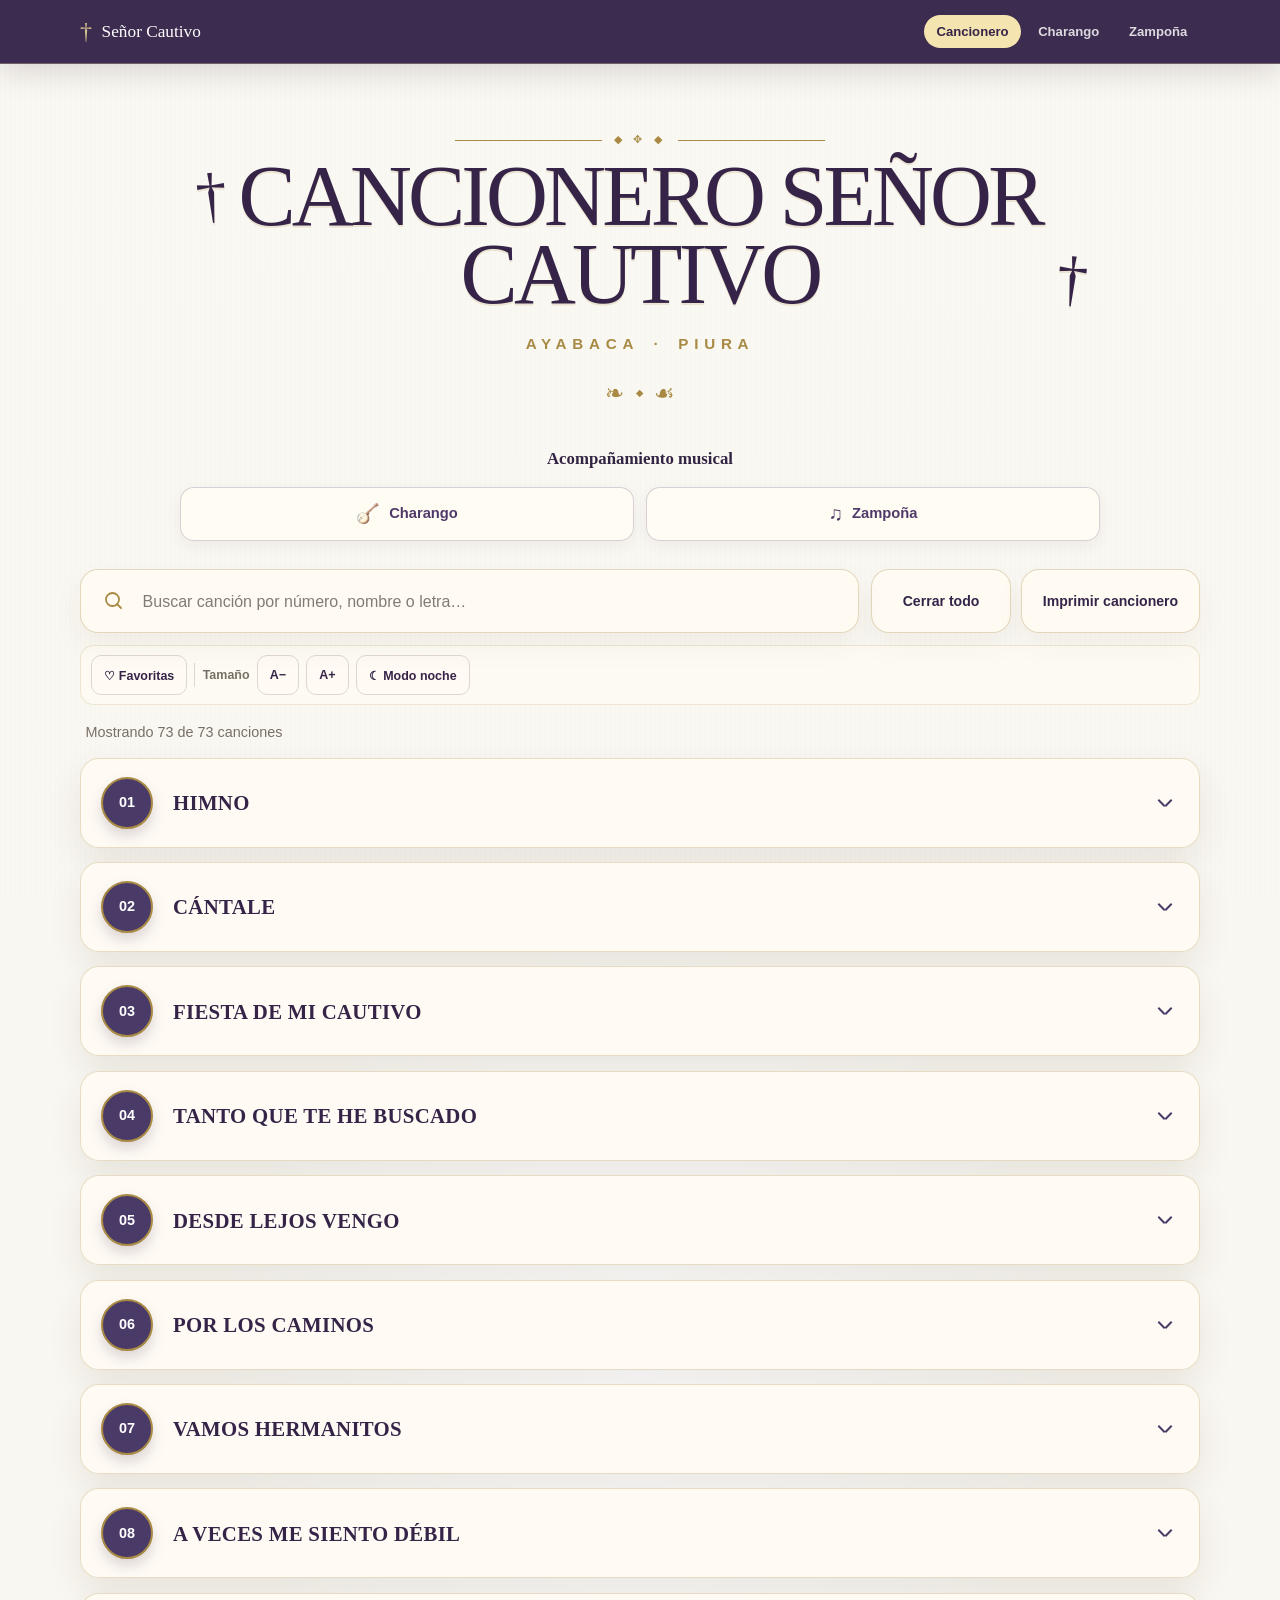
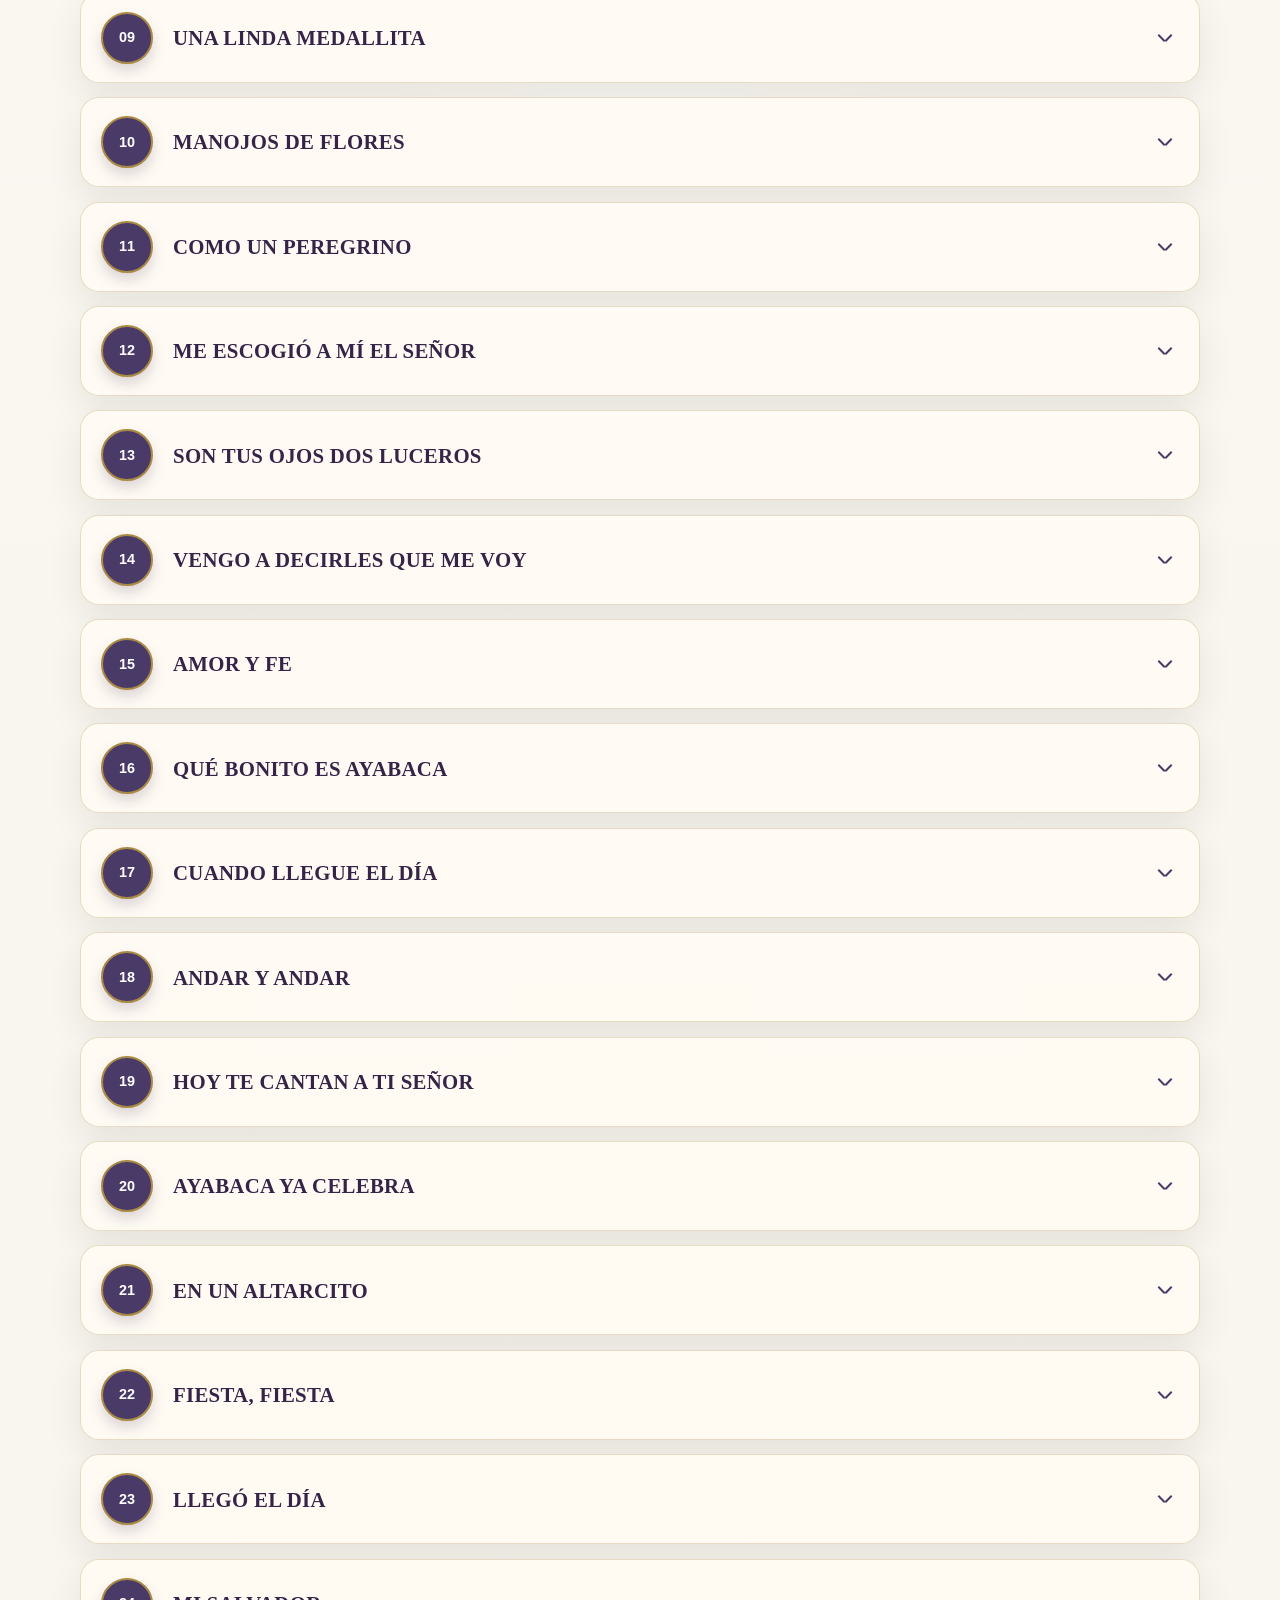
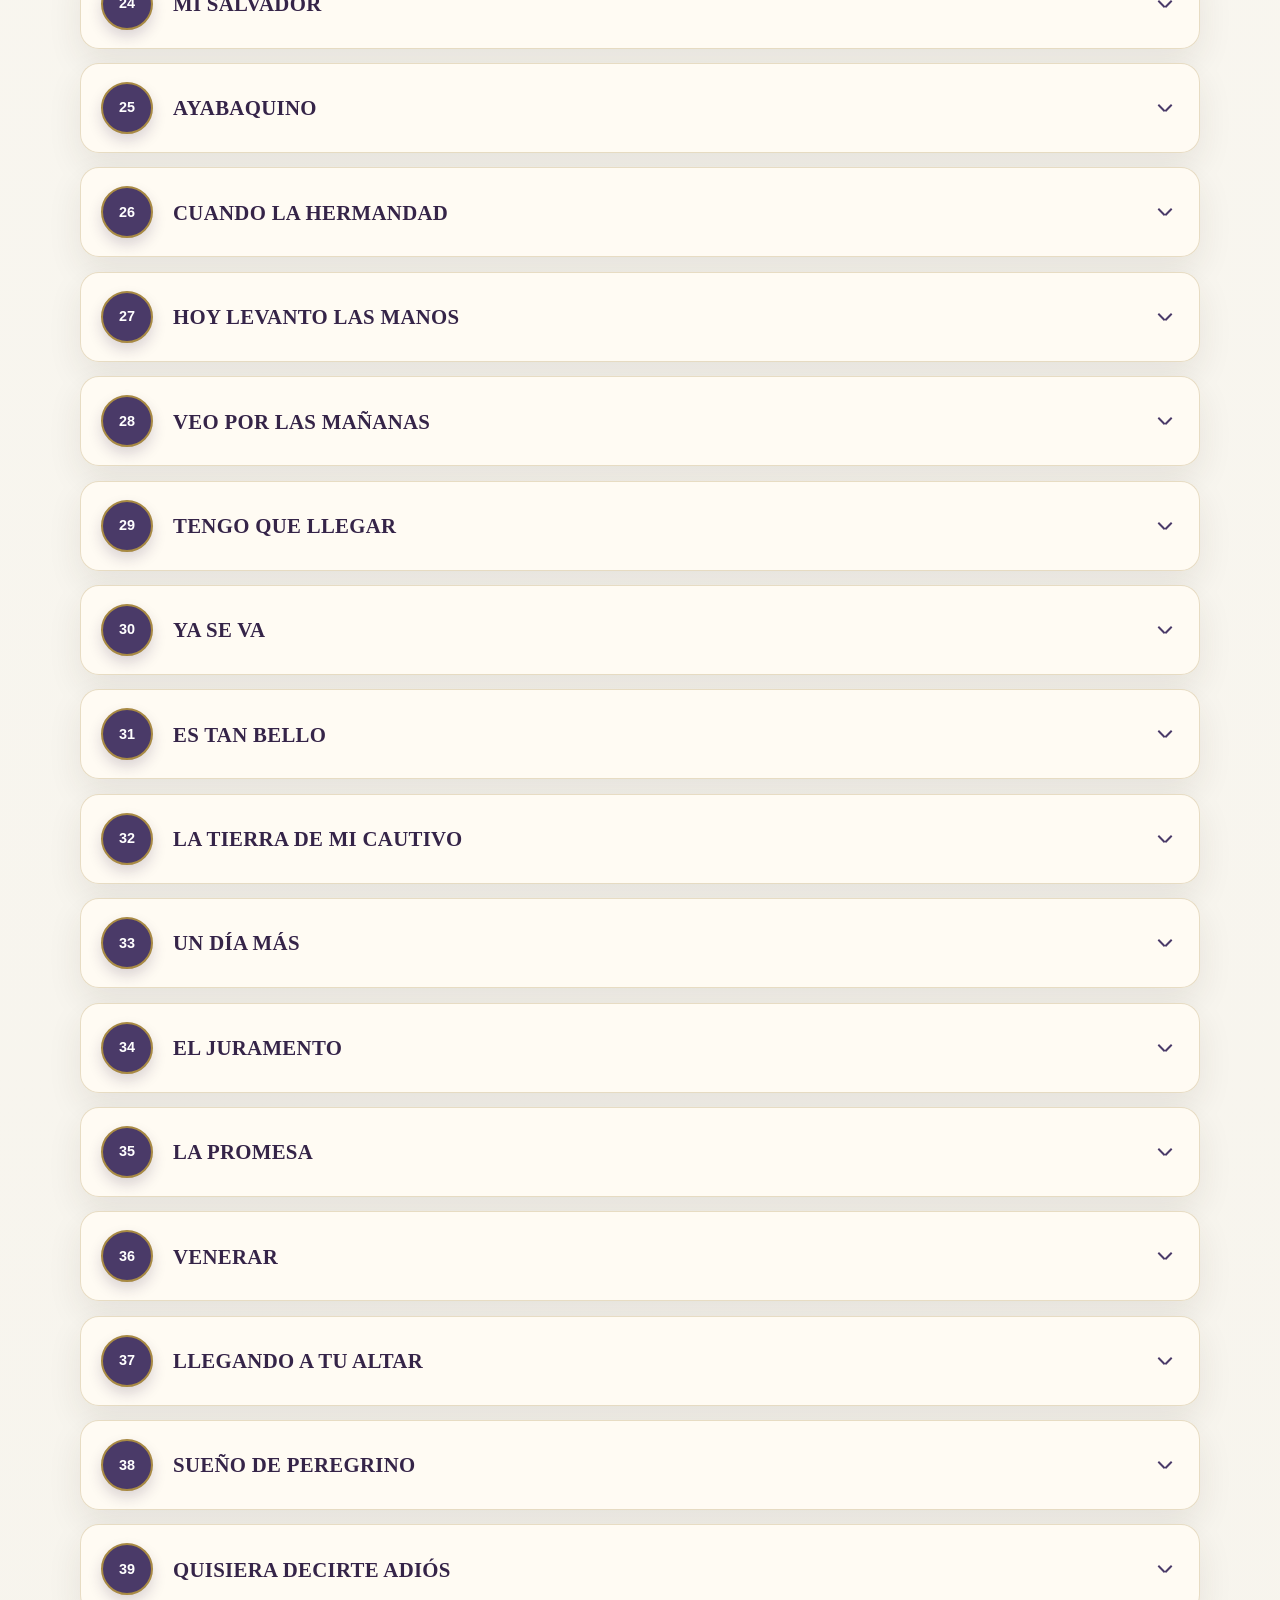
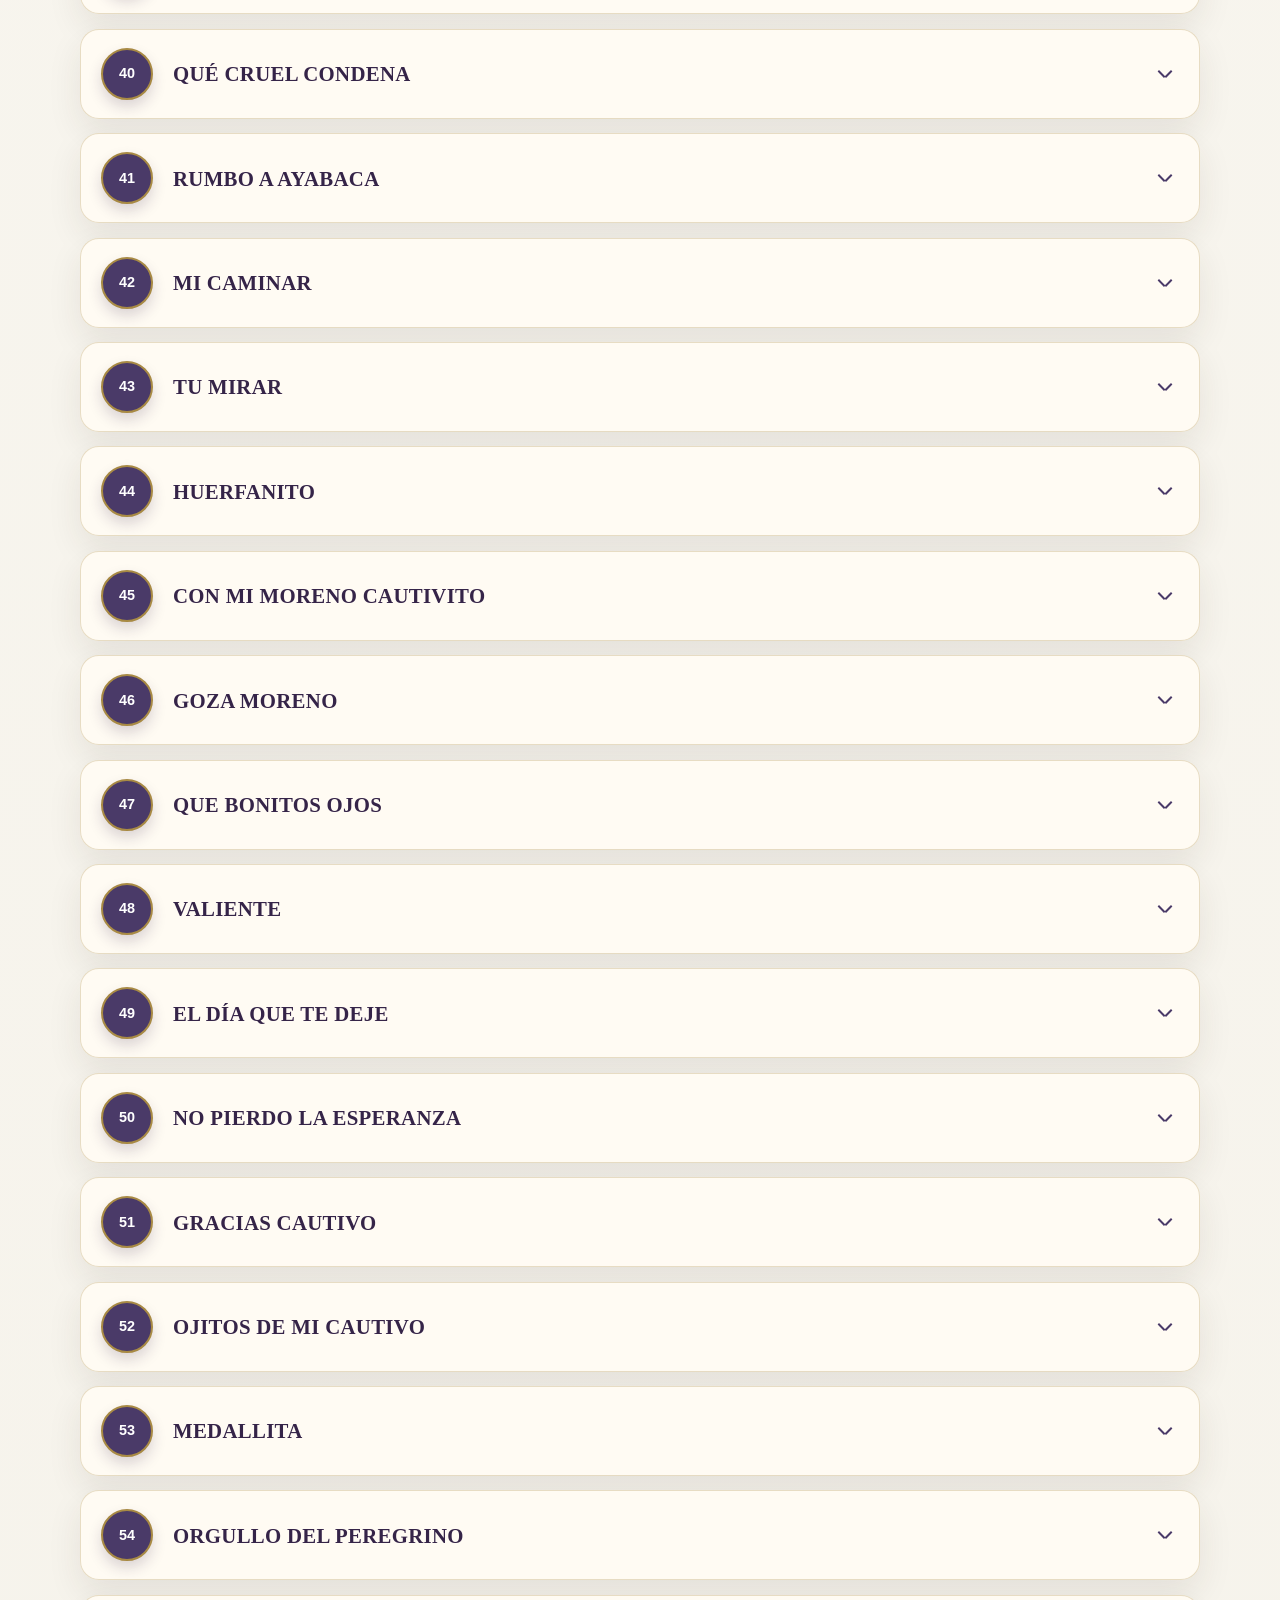
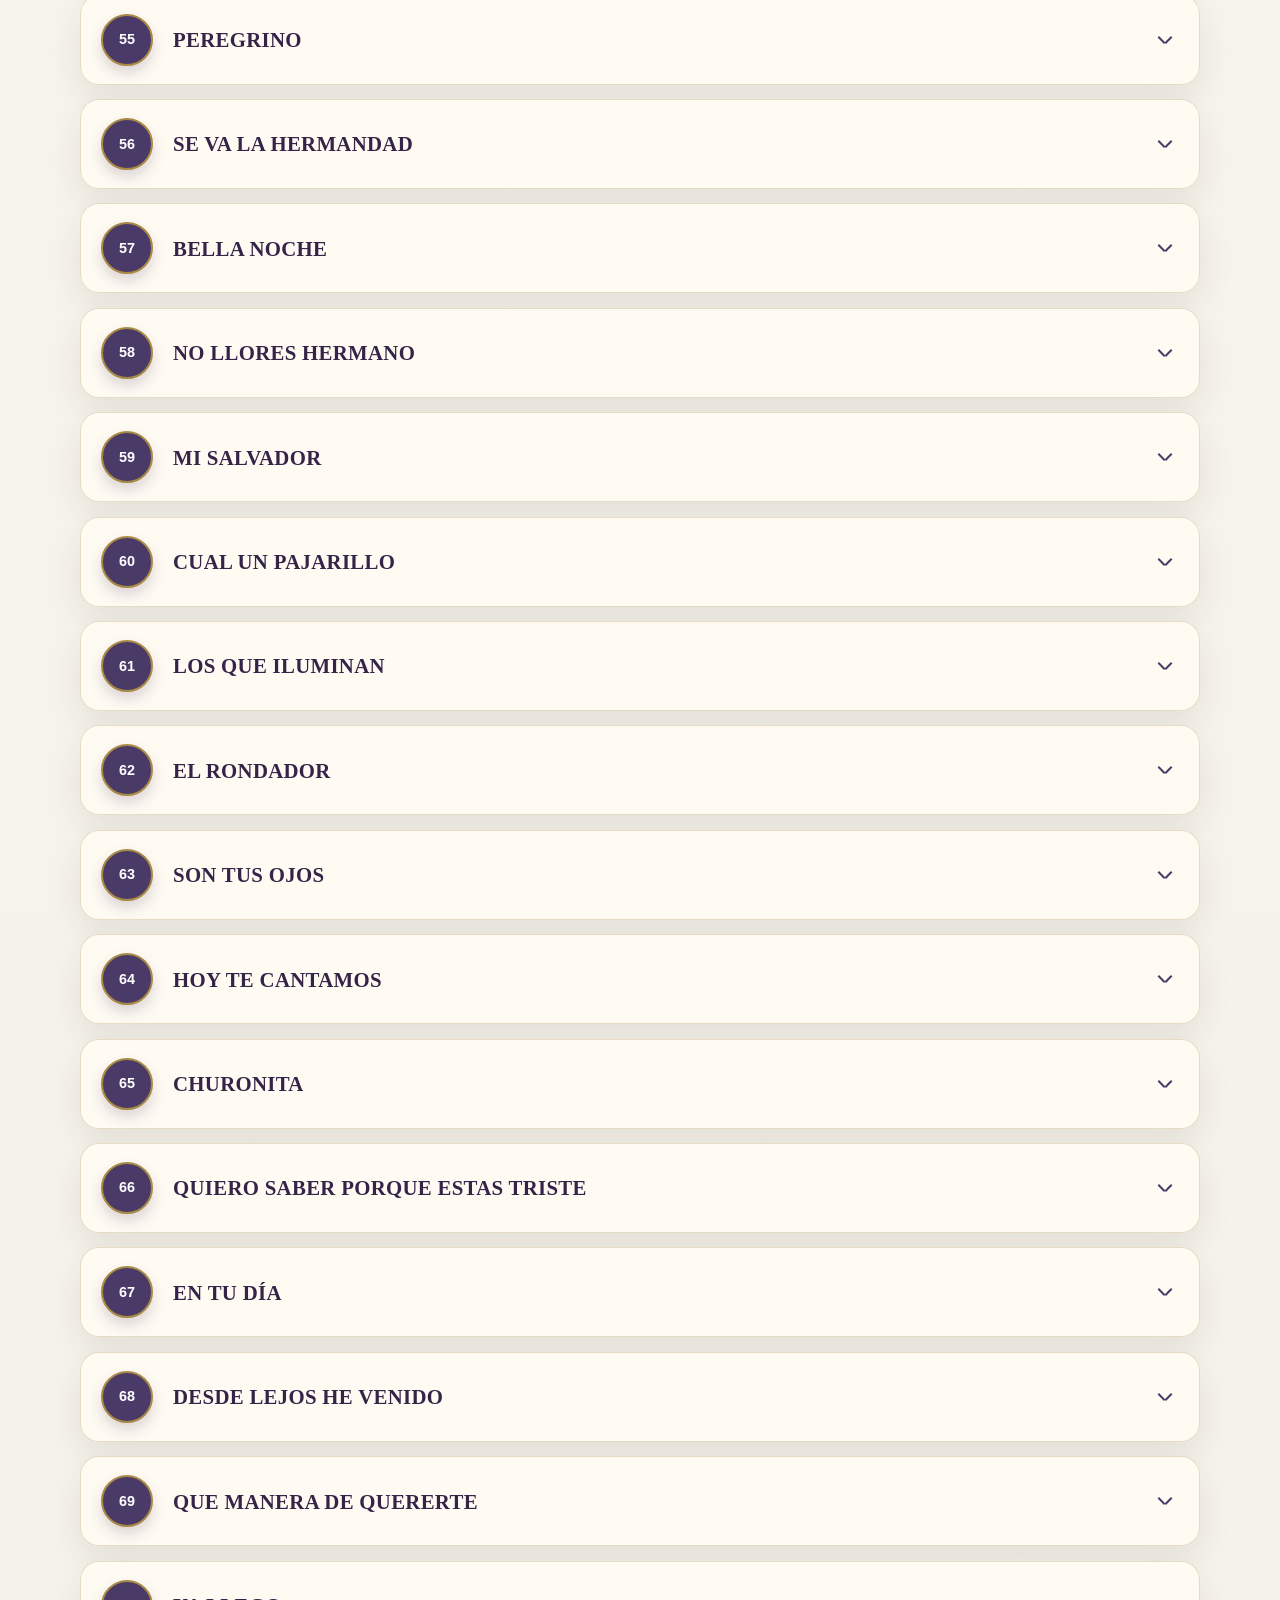
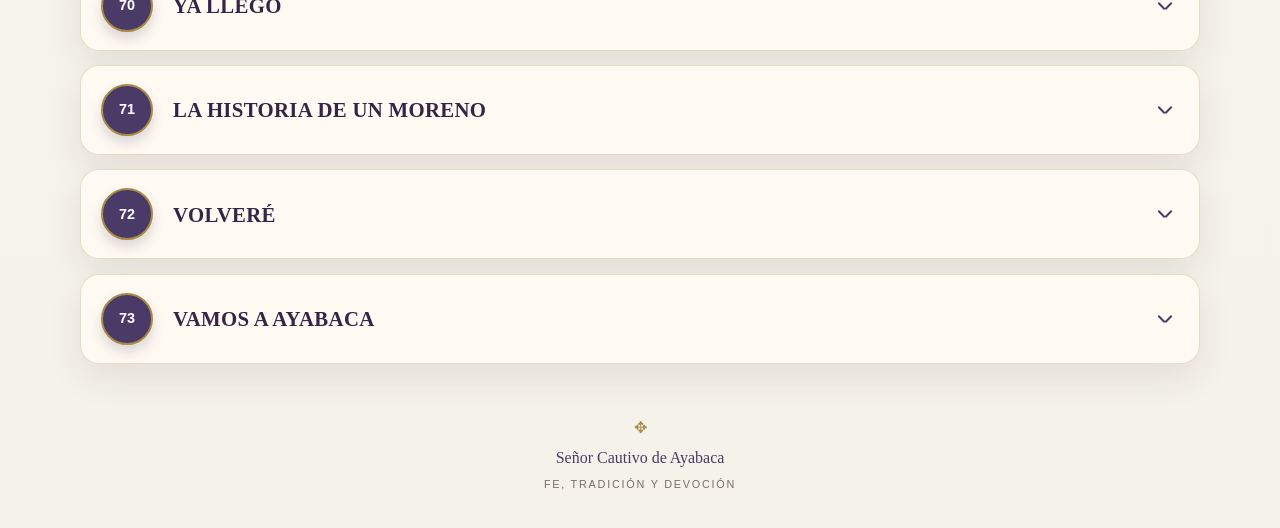
==== index.html @ bfbeb6d4 "Add files via upload" ====
<!DOCTYPE html>
<html lang="es">

<head>
  <meta charset="UTF-8">

  <meta
    name="viewport"
    content="width=device-width, initial-scale=1.0"
  >

  <meta
    name="description"
    content="Cancionero digital del Señor Cautivo de Ayabaca."
  >

  <meta
    name="theme-color"
    content="#352448"
  >

  <meta name="color-scheme" content="light dark">
  <meta property="og:title" content="Cancionero del Señor Cautivo de Ayabaca">
  <meta property="og:description" content="Letras y acompañamiento musical para peregrinos y devotos.">
  <meta property="og:image" content="assets/cautivo.png">
  <link rel="manifest" href="manifest.webmanifest">
  <link rel="icon" href="assets/cautivo.png">

  <title>Cancionero Señor Cautivo</title>

  <link
    rel="stylesheet"
    href="style.css"
  >

  <style>
    .music-access {
      width: min(920px, calc(100% - 32px));
      margin: 0 auto 28px;
    }

    .music-access__title {
      margin: 0 0 14px;
      text-align: center;
      color: #342443;
      font-family: Georgia, "Times New Roman", serif;
      font-size: 1.05rem;
      font-weight: 600;
    }

    .music-access__buttons {
      display: grid;
      grid-template-columns: repeat(2, minmax(0, 1fr));
      gap: 12px;
    }

    .music-access__button {
      display: flex;
      align-items: center;
      justify-content: center;
      gap: 9px;

      min-height: 50px;
      padding: 11px 18px;

      border: 1px solid rgba(79, 57, 104, 0.22);
      border-radius: 14px;

      background: rgba(255, 252, 245, 0.92);

      color: #4f3968;
      text-decoration: none;

      font-family: Arial, sans-serif;
      font-size: 0.92rem;
      font-weight: 700;

      box-shadow:
        0 5px 16px rgba(59, 40, 77, 0.06);

      transition:
        transform 0.18s ease,
        border-color 0.18s ease,
        box-shadow 0.18s ease,
        background 0.18s ease;
    }

    .music-access__button:hover {
      transform: translateY(-2px);
      border-color: rgba(79, 57, 104, 0.45);
      background: #fffdf8;

      box-shadow:
        0 8px 20px rgba(59, 40, 77, 0.10);
    }

    .music-access__icon {
      font-size: 1.2rem;
    }

    .toolbar__actions {
      display: flex;
      gap: 10px;
      flex-wrap: wrap;
    }

    @media (max-width: 700px) {

      .music-access__buttons {
        grid-template-columns: 1fr;
      }

      .toolbar__actions {
        width: 100%;
      }

      .toolbar__actions button {
        flex: 1;
      }

    }
  </style>

</head>


<body>

  <nav class="site-nav" aria-label="Navegación principal">
    <a class="site-nav__brand" href="index.html"><span>†</span> Señor Cautivo</a>
    <div class="site-nav__links">
      <a class="is-active" href="#cancionero">Cancionero</a>
      <a href="charango.html">Charango</a>
      <a href="zampona.html">Zampoña</a>
    </div>
  </nav>

  <!-- =====================================================
       DECORACIÓN LATERAL
       ===================================================== -->

  <div
    class="page-decoration page-decoration--left"
    aria-hidden="true"
  >
    <img
      src="assets/santuario.webp"
      alt=""
    >
  </div>


  <div
    class="page-decoration page-decoration--right"
    aria-hidden="true"
  >
    <img
      src="assets/cautivo.webp"
      alt=""
    >
  </div>



  <!-- =====================================================
       CABECERA
       ===================================================== -->

  <header class="hero">

    <div
      class="hero__top-ornament"
      aria-hidden="true"
    >
      <span></span>

      <b>◆ ✥ ◆</b>

      <span></span>
    </div>


    <h1>

      <span
        class="hero__cross"
        aria-hidden="true"
      >
        †
      </span>

      <span>
        Cancionero Señor<br>
        Cautivo
      </span>

      <span
        class="hero__cross hero__cross--right"
        aria-hidden="true"
      >
        †
      </span>

    </h1>


    <p class="hero__location">
      Ayabaca
      <span>·</span>
      Piura
    </p>


    <div
      class="hero__bottom-ornament"
      aria-hidden="true"
    >

      <span>❧</span>

      <b>◆</b>

      <span>☙</span>

    </div>

  </header>



  <!-- =====================================================
       ACCESOS MUSICALES
       ===================================================== -->

  <nav
    class="music-access"
    aria-label="Herramientas musicales"
  >

    <p class="music-access__title">
      Acompañamiento musical
    </p>


    <div class="music-access__buttons">

      <a
        class="music-access__button"
        href="charango.html"
      >

        <span
          class="music-access__icon"
          aria-hidden="true"
        >
          🪕
        </span>

        <span>
          Charango
        </span>

      </a>


      <a
        class="music-access__button"
        href="zampona.html"
      >

        <span
          class="music-access__icon"
          aria-hidden="true"
        >
          ♫
        </span>

        <span>
          Zampoña
        </span>

      </a>

    </div>

  </nav>



  <!-- =====================================================
       CANCIONERO
       ===================================================== -->

  <main class="main-content">

    <section
      class="songbook"
      id="cancionero"
      aria-label="Cancionero"
    >


      <!-- =================================================
           BARRA DE HERRAMIENTAS
           ================================================= -->

      <div class="toolbar">


        <!-- BUSCADOR -->

        <div class="search">

          <label
            class="sr-only"
            for="buscador"
          >
            Buscar una canción
          </label>


          <svg
            class="search__icon"
            viewBox="0 0 24 24"
            aria-hidden="true"
          >

            <circle
              cx="10.5"
              cy="10.5"
              r="6.5"
            ></circle>

            <path
              d="m19 19-4-4"
            ></path>

          </svg>


          <input
            id="buscador"
            type="search"
            placeholder="Buscar canción por número, nombre o letra…"
            autocomplete="off"
          >


          <button
            id="limpiar-busqueda"
            class="search__clear"
            type="button"
            aria-label="Limpiar búsqueda"
            hidden
          >
            &times;
          </button>

        </div>



        <!-- BOTONES -->

        <div class="toolbar__actions">

          <button
            id="cerrar-todo"
            class="close-all"
            type="button"
          >
            Cerrar todo
          </button>


          <button
            id="generar-pdf"
            class="close-all"
            type="button"
          >
            Imprimir cancionero
          </button>

        </div>

      </div>

      <div class="reader-tools" aria-label="Opciones de lectura">
        <button id="solo-favoritas" type="button" aria-pressed="false">♡ Favoritas</button>
        <span class="reader-tools__divider" aria-hidden="true"></span>
        <span class="reader-tools__label">Tamaño</span>
        <button id="letra-menos" type="button" aria-label="Reducir tamaño de letra">A−</button>
        <button id="letra-mas" type="button" aria-label="Aumentar tamaño de letra">A+</button>
        <button id="modo-lectura" type="button" aria-pressed="false">☾ Modo noche</button>
      </div>



      <!-- =================================================
           ESTADO DE CARGA
           ================================================= -->

      <p
        id="estado-carga"
        class="counter"
        aria-live="polite"
      >
        Cargando canciones…
      </p>



      <!-- =================================================
           CONTADOR
           ================================================= -->

      <p
        id="contador"
        class="counter"
        aria-live="polite"
      ></p>



      <!-- =================================================
           LISTA DE CANCIONES
           ================================================= -->

      <div
        id="lista-canciones"
        class="songs"
        aria-live="polite"
      ></div>



      <!-- =================================================
           SIN RESULTADOS
           ================================================= -->

      <div
        id="sin-resultados"
        class="empty-state"
        hidden
      >

        <div
          class="empty-state__symbol"
          aria-hidden="true"
        >
          &#9834;
        </div>


        <h2>
          No se encontraron canciones
        </h2>


        <p>
          Prueba con otro número,
          título o palabra de la letra.
        </p>

      </div>


    </section>

  </main>



  <!-- =====================================================
       PIE DE PÁGINA
       ===================================================== -->

  <footer class="footer">

    <span aria-hidden="true">
      ✥
    </span>

    <p>
      Señor Cautivo de Ayabaca
    </p>

    <small>
      Fe, tradición y devoción
    </small>

  </footer>



  <!-- =====================================================
       LIBRERÍAS Y SCRIPTS
       ORDEN IMPORTANTE
       ===================================================== -->

  <!-- Supabase -->

  <script
    src="https://cdn.jsdelivr.net/npm/@supabase/supabase-js@2"
  ></script>


  <!-- Configuración del proyecto -->

  <script src="config.js"></script>


  <!-- Canciones de respaldo -->

  <script src="canciones.js"></script>


  <!-- Conexión con Supabase -->

  <script src="data-service.js"></script>


  <!-- Funcionamiento principal -->

  <script src="script.js"></script>
  <script src="enhancements.js"></script>


</body>

</html>
---- style.css ----
:root {
  --ivory: #F5F2EA;
  --paper: #FFFBF4;
  --white: #FFFFFF;
  --purple: #4A3A68;
  --purple-dark: #352448;
  --gold: #A88A44;
  --gold-soft: #D5C18E;
  --text: #2F2A26;
  --muted: #786F66;
  --border: #DDD7CC;
  --shadow: 0 14px 35px rgba(60, 45, 35, 0.09);
  --lyrics-scale: 1;
}

* {
  box-sizing: border-box;
}

html {
  scroll-behavior: smooth;
}

body {
  min-width: 320px;
  min-height: 100vh;
  margin: 0;
  color: var(--text);
  background:
    radial-gradient(circle at 50% 16%, rgba(255, 255, 255, 0.95), transparent 27rem),
    linear-gradient(180deg, #FAF8F2 0%, var(--ivory) 100%);
  font-family: Georgia, "Times New Roman", serif;
  line-height: 1.6;
}

body::before {
  position: fixed;
  inset: 0;
  z-index: -3;
  content: "";
  pointer-events: none;
  background-image: repeating-linear-gradient(
    90deg,
    rgba(74, 58, 104, 0.012) 0,
    rgba(74, 58, 104, 0.012) 1px,
    transparent 1px,
    transparent 5px
  );
}

button,
input {
  font: inherit;
}

button {
  color: inherit;
}

.sr-only {
  position: absolute;
  width: 1px;
  height: 1px;
  padding: 0;
  margin: -1px;
  overflow: hidden;
  clip: rect(0, 0, 0, 0);
  white-space: nowrap;
  border: 0;
}

.page-decoration {
  position: fixed;
  z-index: -1;
  bottom: 0;
  pointer-events: none;
  overflow: visible;
}

.page-decoration--left {
  left: 0;
  width: clamp(260px, 31vw, 560px);
  height: 55vh;
}

.page-decoration--right {
  right: -1rem;
  width: clamp(250px, 28vw, 500px);
  height: 78vh;
}

.page-decoration img {
  position: absolute;
  display: block;
  max-width: none;
  filter: saturate(0.92);
}

.page-decoration--left img {
  bottom: -1%;
  left: -8%;
  width: 116%;
  opacity: 0.24;
}

.page-decoration--right img {
  right: 0;
  bottom: -2%;
  width: 100%;
  opacity: 0.47;
}

.hero {
  position: relative;
  width: min(100% - 2rem, 1120px);
  margin: 0 auto;
  padding: clamp(2.4rem, 6vw, 4.2rem) 1rem 2.1rem;
  text-align: center;
}

.hero__top-ornament {
  display: flex;
  align-items: center;
  justify-content: center;
  gap: 0.7rem;
  width: min(100%, 370px);
  margin: 0 auto 0.55rem;
  color: var(--gold);
}

.hero__top-ornament span {
  width: 100%;
  height: 1px;
  background: var(--gold);
}

.hero__top-ornament b {
  flex: none;
  font-size: 0.7rem;
  font-weight: 400;
  letter-spacing: 0.4em;
}

.hero h1 {
  display: flex;
  align-items: center;
  justify-content: center;
  gap: clamp(0.35rem, 2vw, 1rem);
  margin: 0;
  color: var(--purple-dark);
  font-size: clamp(2.65rem, 6.7vw, 5.7rem);
  font-weight: 400;
  letter-spacing: -0.045em;
  line-height: 0.91;
  text-transform: uppercase;
  text-wrap: balance;
  text-shadow: 0 2px 0 rgba(168, 138, 68, 0.18);
}

.hero__cross {
  flex: none;
  align-self: flex-start;
  margin-top: 0.15em;
  font-size: 0.72em;
  transform: rotate(-5deg);
}

.hero__cross--right {
  align-self: flex-end;
  margin-bottom: 0.12em;
  transform: rotate(5deg);
}

.hero__location {
  margin: 1.15rem 0 0;
  color: var(--gold);
  font-family: Arial, Helvetica, sans-serif;
  font-size: clamp(0.74rem, 1.6vw, 0.95rem);
  font-weight: 700;
  letter-spacing: 0.38em;
  text-transform: uppercase;
}

.hero__location span {
  margin: 0 0.3rem;
}

.hero__bottom-ornament {
  display: flex;
  align-items: center;
  justify-content: center;
  gap: 0.7rem;
  margin-top: 1.15rem;
  color: var(--gold);
  font-size: 1.45rem;
}

.hero__bottom-ornament b {
  font-size: 0.58rem;
}

.main-content {
  width: min(100% - 2rem, 1120px);
  margin: 0 auto;
}

.songbook {
  position: relative;
}

.toolbar {
  display: grid;
  grid-template-columns: 1fr auto;
  gap: 0.75rem;
}

.search {
  position: relative;
  display: flex;
  align-items: center;
}

.search__icon {
  position: absolute;
  left: 1.35rem;
  width: 24px;
  height: 24px;
  fill: none;
  stroke: var(--gold);
  stroke-linecap: round;
  stroke-width: 1.8;
}

.search input {
  width: 100%;
  min-height: 64px;
  padding: 1rem 3.25rem 1rem 3.85rem;
  color: var(--text);
  background: rgba(255, 251, 244, 0.92);
  border: 1px solid rgba(168, 138, 68, 0.32);
  border-radius: 18px;
  box-shadow: 0 12px 30px rgba(75, 58, 37, 0.06);
  outline: none;
  font-family: Arial, Helvetica, sans-serif;
  font-size: 1rem;
  transition: border-color 160ms ease, box-shadow 160ms ease;
}

.search input::placeholder {
  color: #817B75;
}

.search input:focus {
  border-color: var(--gold);
  box-shadow: 0 0 0 4px rgba(168, 138, 68, 0.13), var(--shadow);
}

.search__clear {
  position: absolute;
  right: 0.9rem;
  width: 38px;
  height: 38px;
  padding: 0;
  color: var(--muted);
  background: transparent;
  border: 0;
  border-radius: 50%;
  cursor: pointer;
  font-family: Arial, Helvetica, sans-serif;
  font-size: 1.45rem;
}

.search__clear:hover {
  color: var(--purple);
  background: rgba(74, 58, 104, 0.07);
}

.close-all {
  min-width: 140px;
  padding: 0 1.3rem;
  color: var(--purple-dark);
  background: rgba(255, 251, 244, 0.92);
  border: 1px solid rgba(168, 138, 68, 0.32);
  border-radius: 18px;
  box-shadow: 0 12px 30px rgba(75, 58, 37, 0.05);
  cursor: pointer;
  font-family: Arial, Helvetica, sans-serif;
  font-size: 0.88rem;
  font-weight: 700;
  transition: color 160ms ease, background 160ms ease, transform 160ms ease;
}

.close-all:hover {
  color: var(--white);
  background: var(--purple);
}

.close-all:active {
  transform: translateY(1px);
}

.counter {
  margin: 0.75rem 0 0.85rem 0.35rem;
  color: var(--muted);
  font-family: Arial, Helvetica, sans-serif;
  font-size: 0.9rem;
}

.songs {
  display: grid;
  gap: 0.9rem;
}

.song {
  overflow: hidden;
  background: rgba(255, 251, 244, 0.94);
  border: 1px solid rgba(168, 138, 68, 0.28);
  border-radius: 19px;
  box-shadow: var(--shadow);
  transition: border-color 180ms ease, box-shadow 180ms ease, transform 180ms ease;
}

.song:hover {
  border-color: rgba(168, 138, 68, 0.6);
  transform: translateY(-1px);
}

.song.is-open {
  border-color: var(--gold);
  box-shadow: 0 18px 38px rgba(53, 36, 72, 0.12);
}

.song__button {
  display: grid;
  grid-template-columns: auto 1fr auto;
  align-items: center;
  gap: 1.25rem;
  width: 100%;
  min-height: 88px;
  padding: 0.85rem 1.25rem;
  text-align: left;
  background: transparent;
  border: 0;
  cursor: pointer;
}

.song__button:focus-visible,
.close-all:focus-visible,
.search__clear:focus-visible {
  outline: 3px solid rgba(168, 138, 68, 0.42);
  outline-offset: -3px;
}

.song__number {
  display: grid;
  place-items: center;
  min-width: 52px;
  height: 52px;
  padding: 0 0.5rem;
  color: var(--white);
  background: var(--purple);
  border: 2px solid var(--gold);
  border-radius: 50%;
  box-shadow: 0 7px 14px rgba(53, 36, 72, 0.18);
  font-family: Arial, Helvetica, sans-serif;
  font-size: 0.9rem;
  font-weight: 700;
}

.song__title {
  color: var(--purple-dark);
  font-size: clamp(1.02rem, 2.2vw, 1.3rem);
  font-weight: 700;
  letter-spacing: 0.015em;
  text-transform: uppercase;
}

.song__chevron {
  position: relative;
  width: 28px;
  height: 28px;
}

.song__chevron::before,
.song__chevron::after {
  position: absolute;
  top: 13px;
  width: 9px;
  height: 2px;
  content: "";
  background: var(--purple);
  transition: transform 180ms ease;
}

.song__chevron::before {
  left: 6px;
  transform: rotate(45deg);
}

.song__chevron::after {
  right: 6px;
  transform: rotate(-45deg);
}

.song.is-open .song__chevron::before {
  transform: rotate(-45deg);
}

.song.is-open .song__chevron::after {
  transform: rotate(45deg);
}

.song__content {
  display: grid;
  grid-template-rows: 0fr;
  transition: grid-template-rows 260ms ease;
}

.song.is-open .song__content {
  grid-template-rows: 1fr;
}

.song__content-inner {
  overflow: hidden;
}

.song__lyrics {
  margin: 0 1.4rem;
  padding: 1.7rem clamp(0.4rem, 5vw, 3.2rem) 2.2rem;
  color: #443D37;
  border-top: 1px solid var(--border);
  font-size: 1.05rem;
  line-height: 1.9;
  text-align: center;
  white-space: pre-line;
}

.song__stanza {
  margin: 0 0 1.45rem;
}

.song__stanza:last-child {
  margin-bottom: 0;
}

.song__stanza > span {
  display: block;
}

.song__repeat,
.song__direction {
  color: var(--purple-dark);
  font-weight: 700;
}

.song__direction {
  display: inline-block;
  padding: 0.08rem 0.55rem;
  color: var(--purple);
  background: rgba(168, 138, 68, 0.11);
  border-radius: 999px;
  font-family: Arial, Helvetica, sans-serif;
  font-size: 0.76em;
  letter-spacing: 0.08em;
  text-transform: uppercase;
}

.song__media {
  margin-top: 1.7rem;
  padding-top: 1.35rem;
  border-top: 1px solid rgba(168, 138, 68, 0.25);
}

.song__video-button {
  display: inline-flex;
  align-items: center;
  justify-content: center;
  padding: 0.6rem 0.9rem;
  color: var(--purple);
  background: transparent;
  border: 1px solid var(--gold);
  border-radius: 999px;
  cursor: pointer;
  font-family: Arial, Helvetica, sans-serif;
  font-size: 0.76rem;
  font-weight: 700;
  letter-spacing: 0.04em;
  text-transform: uppercase;
}

.song__video-button:hover {
  color: var(--white);
  background: var(--purple);
  border-color: var(--purple);
}

.song__video-button:focus-visible {
  outline: 3px solid rgba(168, 138, 68, 0.35);
  outline-offset: 3px;
}

.song__player {
  position: relative;
  width: min(100%, 760px);
  aspect-ratio: 16 / 9;
  margin: 1.25rem auto 0;
  overflow: hidden;
  background: #17131D;
  border: 1px solid rgba(168, 138, 68, 0.45);
  border-radius: 13px;
  box-shadow: 0 14px 30px rgba(47, 42, 38, 0.14);
}

.song__player[hidden] {
  display: none;
}

.song__player iframe {
  position: absolute;
  inset: 0;
  width: 100%;
  height: 100%;
  border: 0;
}

.song__player--notice {
  display: grid;
  place-items: center;
  aspect-ratio: auto;
  min-height: 220px;
  padding: 1.5rem;
  background:
    radial-gradient(circle at 50% 0%, rgba(168, 138, 68, 0.15), transparent 70%),
    var(--paper);
}

.song__local-video-notice {
  max-width: 520px;
  color: var(--text);
  text-align: center;
}

.song__local-video-notice strong {
  color: var(--purple);
  font-size: 1.1rem;
}

.song__local-video-notice p {
  margin: 0.55rem 0 1rem;
  font-family: Arial, Helvetica, sans-serif;
  font-size: 0.88rem;
  line-height: 1.6;
}

.song__local-video-notice a {
  display: inline-flex;
  padding: 0.55rem 0.9rem;
  color: var(--white);
  background: var(--purple);
  border-radius: 999px;
  font-family: Arial, Helvetica, sans-serif;
  font-size: 0.76rem;
  font-weight: 700;
  text-decoration: none;
  text-transform: uppercase;
}

.song__video-help {
  margin: 0.75rem 0 0;
  color: var(--muted);
  font-family: Arial, Helvetica, sans-serif;
  font-size: 0.72rem;
  line-height: 1.5;
}

.song__video-help a {
  color: var(--purple);
  font-weight: 700;
}

.empty-state {
  margin-top: 1rem;
  padding: 3.5rem 1rem;
  text-align: center;
  background: rgba(255, 251, 244, 0.76);
  border: 1px dashed var(--gold-soft);
  border-radius: 19px;
}

.empty-state__symbol {
  color: var(--gold);
  font-size: 2.3rem;
}

.empty-state h2 {
  margin: 0.4rem 0 0.2rem;
  color: var(--purple);
  font-size: 1.3rem;
}

.empty-state p {
  margin: 0;
  color: var(--muted);
  font-family: Arial, Helvetica, sans-serif;
  font-size: 0.9rem;
}

.footer {
  padding: 3.2rem 1rem 2rem;
  color: var(--purple);
  text-align: center;
}

.footer > span {
  color: var(--gold);
}

.footer p {
  margin: 0.25rem 0 0;
}

.footer small {
  color: var(--muted);
  font-family: Arial, Helvetica, sans-serif;
  font-size: 0.68rem;
  letter-spacing: 0.16em;
  text-transform: uppercase;
}

@media (max-width: 760px) {
  .page-decoration {
    opacity: 0.52;
  }

  .page-decoration--left {
    width: 60vw;
    height: 35vh;
  }

  .page-decoration--right {
    right: -3rem;
    width: 66vw;
    height: 48vh;
  }

  .page-decoration--left img {
    opacity: 0.18;
  }

  .page-decoration--right img {
    right: 0;
    width: 100%;
    opacity: 0.28;
  }

  .hero {
    padding-top: 2.5rem;
  }

  .hero h1 {
    font-size: clamp(2.35rem, 12vw, 4.2rem);
  }

  .hero__cross {
    display: none;
  }

  .toolbar {
    grid-template-columns: 1fr;
  }

  .close-all {
    min-height: 48px;
  }
}

@media (max-width: 520px) {
  .hero {
    width: min(100% - 1rem, 1120px);
    padding: 2.2rem 0.25rem 1.6rem;
  }

  .hero__top-ornament {
    width: 230px;
  }

  .hero h1 {
    line-height: 0.96;
  }

  .hero__location {
    letter-spacing: 0.26em;
  }

  .main-content {
    width: min(100% - 1rem, 1120px);
  }

  .search input {
    min-height: 58px;
    padding-left: 3.25rem;
    font-size: 0.9rem;
  }

  .search__icon {
    left: 1.05rem;
    width: 21px;
  }

  .counter {
    margin-left: 0.2rem;
    font-size: 0.82rem;
  }

  .song {
    border-radius: 15px;
  }

  .song__button {
    min-height: 72px;
    gap: 0.8rem;
    padding: 0.65rem 0.8rem;
  }

  .song__number {
    min-width: 44px;
    height: 44px;
    font-size: 0.8rem;
  }

  .song__title {
    font-size: 0.95rem;
  }

  .song__lyrics {
    margin: 0 0.9rem;
    padding: 1.35rem 0.2rem 1.7rem;
    font-size: 0.98rem;
    line-height: 1.8;
  }

  .song__stanza {
    margin-bottom: 1.25rem;
  }
}

@media (prefers-reduced-motion: reduce) {
  html {
    scroll-behavior: auto;
  }

  *,
  *::before,
  *::after {
    scroll-behavior: auto !important;
    transition-duration: 0.01ms !important;
  }
}

/* Acciones públicas y panel administrativo */
.public-actions { display:flex; justify-content:flex-end; gap:.65rem; margin-bottom:.85rem; flex-wrap:wrap; }
.action-button { display:inline-flex; align-items:center; justify-content:center; min-height:44px; padding:.65rem 1rem; color:var(--white); background:var(--purple); border:1px solid var(--purple); border-radius:12px; cursor:pointer; font:700 .78rem Arial,sans-serif; text-decoration:none; text-transform:uppercase; letter-spacing:.04em; }
.action-button--secondary { color:var(--purple); background:var(--paper); border-color:var(--gold-soft); }
.action-button--danger { background:#8a3434; border-color:#8a3434; }
.admin-shell { width:min(100% - 2rem,1180px); margin:0 auto 4rem; }
.admin-card { padding:clamp(1rem,3vw,2rem); background:rgba(255,251,244,.96); border:1px solid rgba(168,138,68,.32); border-radius:20px; box-shadow:var(--shadow); }
.admin-login { width:min(100% - 2rem,480px); margin:3rem auto; }
.admin-title { margin:0 0 1rem; color:var(--purple-dark); }
.admin-grid { display:grid; grid-template-columns:minmax(300px,.9fr) minmax(380px,1.4fr); gap:1rem; align-items:start; }
.admin-form { display:grid; gap:.85rem; }
.form-row { display:grid; grid-template-columns:1fr 1fr; gap:.75rem; }
.form-field { display:grid; gap:.35rem; font:700 .82rem Arial,sans-serif; color:var(--purple-dark); }
.form-field input,.form-field textarea,.form-field select { width:100%; padding:.75rem; color:var(--text); background:#fff; border:1px solid var(--border); border-radius:10px; font:400 .95rem Arial,sans-serif; }
.form-field textarea { min-height:260px; resize:vertical; line-height:1.5; }
.form-actions { display:flex; gap:.6rem; flex-wrap:wrap; }
.admin-toolbar { display:flex; justify-content:space-between; align-items:center; gap:1rem; margin-bottom:1rem; flex-wrap:wrap; }
.admin-list { display:grid; gap:.6rem; max-height:70vh; overflow:auto; padding-right:.25rem; }
.admin-song { display:grid; grid-template-columns:auto 1fr auto; align-items:center; gap:.75rem; padding:.8rem; background:#fff; border:1px solid var(--border); border-radius:12px; }
.admin-song__number { color:var(--white); background:var(--purple); border-radius:999px; padding:.35rem .55rem; font:700 .75rem Arial,sans-serif; }
.admin-song__title { margin:0; color:var(--purple-dark); font-size:.95rem; }
.admin-song__meta { margin:.1rem 0 0; color:var(--muted); font:.75rem Arial,sans-serif; }
.admin-song__actions { display:flex; gap:.35rem; }
.icon-button { padding:.42rem .6rem; border:1px solid var(--gold-soft); border-radius:8px; background:var(--paper); cursor:pointer; font:700 .72rem Arial,sans-serif; }
.status-message { min-height:1.5em; color:var(--muted); font:.82rem Arial,sans-serif; }
.status-message.is-error { color:#8a3434; }
.status-message.is-success { color:#397047; }
.checkbox-field { display:flex; align-items:center; gap:.5rem; font:700 .82rem Arial,sans-serif; }
.checkbox-field input { width:auto; }
[hidden] { display:none !important; }
@media(max-width:860px){.admin-grid{grid-template-columns:1fr}.admin-list{max-height:none}.form-row{grid-template-columns:1fr}}

/* Experiencia pública responsive */
.site-nav{position:sticky;top:0;z-index:30;display:flex;align-items:center;justify-content:space-between;gap:1rem;min-height:64px;padding:.65rem max(1rem,calc((100vw - 1120px)/2));color:#fff;background:rgba(53,36,72,.96);border-bottom:1px solid rgba(213,193,142,.35);box-shadow:0 8px 30px rgba(36,23,49,.15);backdrop-filter:blur(14px)}
.site-nav a{color:inherit;text-decoration:none}.site-nav__brand{display:flex;align-items:center;gap:.6rem;font-size:1.08rem}.site-nav__brand span{color:var(--gold-soft);font-size:1.5rem}.site-nav__links{display:flex;gap:.25rem;font:700 .82rem Arial,sans-serif}.site-nav__links a{padding:.55rem .8rem;border-radius:999px;opacity:.82}.site-nav__links a:hover,.site-nav__links a.is-active{color:#352448;background:#f4e4af;opacity:1}
.reader-tools{display:flex;align-items:center;gap:.45rem;margin:.75rem 0 1rem;padding:.55rem .65rem;overflow-x:auto;color:var(--muted);background:rgba(255,251,244,.78);border:1px solid rgba(168,138,68,.2);border-radius:14px;font:700 .78rem Arial,sans-serif}.reader-tools button,.song__quick-button{flex:none;min-height:40px;padding:.5rem .75rem;color:var(--purple-dark);background:var(--paper);border:1px solid var(--border);border-radius:10px;cursor:pointer;font:700 .78rem Arial,sans-serif}.reader-tools button:hover,.reader-tools button[aria-pressed="true"],.song__quick-button:hover,.song__quick-button.is-active{color:#fff;background:var(--purple);border-color:var(--purple)}.reader-tools__divider{width:1px;height:24px;background:var(--border)}.reader-tools__label{white-space:nowrap}.song__quick-actions{display:flex;justify-content:flex-end;gap:.45rem;margin:0 0 1rem}.song{scroll-margin-top:78px}.song__lyrics{font-size:calc(1.05rem * var(--lyrics-scale))}
:root[data-theme="dark"]{--ivory:#17131c;--paper:#231c29;--text:#f1ece6;--muted:#bbb0a7;--border:#4c4053;--purple:#a78bc6;--purple-dark:#f0dffc;--gold:#d6b86b;--gold-soft:#b89d58;--shadow:0 14px 35px rgba(0,0,0,.28)}:root[data-theme="dark"] body{background:linear-gradient(180deg,#17131c,#201925)}:root[data-theme="dark"] .song,:root[data-theme="dark"] .search input,:root[data-theme="dark"] .close-all,:root[data-theme="dark"] .reader-tools{background:rgba(35,28,41,.96)}:root[data-theme="dark"] .reader-tools button,:root[data-theme="dark"] .song__quick-button{color:#f1e7f7;background:#2d2434}:root[data-theme="dark"] .site-nav{background:rgba(24,15,31,.96)}
@media(max-width:520px){.site-nav{min-height:58px;padding:.5rem .7rem}.site-nav__brand{font-size:.92rem}.site-nav__brand span{font-size:1.2rem}.site-nav__links{gap:.1rem}.site-nav__links a{padding:.45rem .5rem;font-size:.71rem}.site-nav__links a:first-child{display:none}.hero{padding:1.25rem .25rem .75rem}.hero h1{font-size:clamp(2rem,10vw,3rem);line-height:.96}.hero__bottom-ornament{margin-top:.65rem}.music-access{margin-bottom:14px!important}.music-access__title{margin-bottom:8px!important}.music-access__buttons{grid-template-columns:repeat(2,minmax(0,1fr))!important;gap:8px!important}.music-access__button{min-height:44px!important;padding:8px 10px!important;font-size:.78rem!important}.toolbar__actions{display:grid!important;grid-template-columns:1fr 1fr}.song__quick-actions{justify-content:stretch}.song__quick-button{flex:1}}
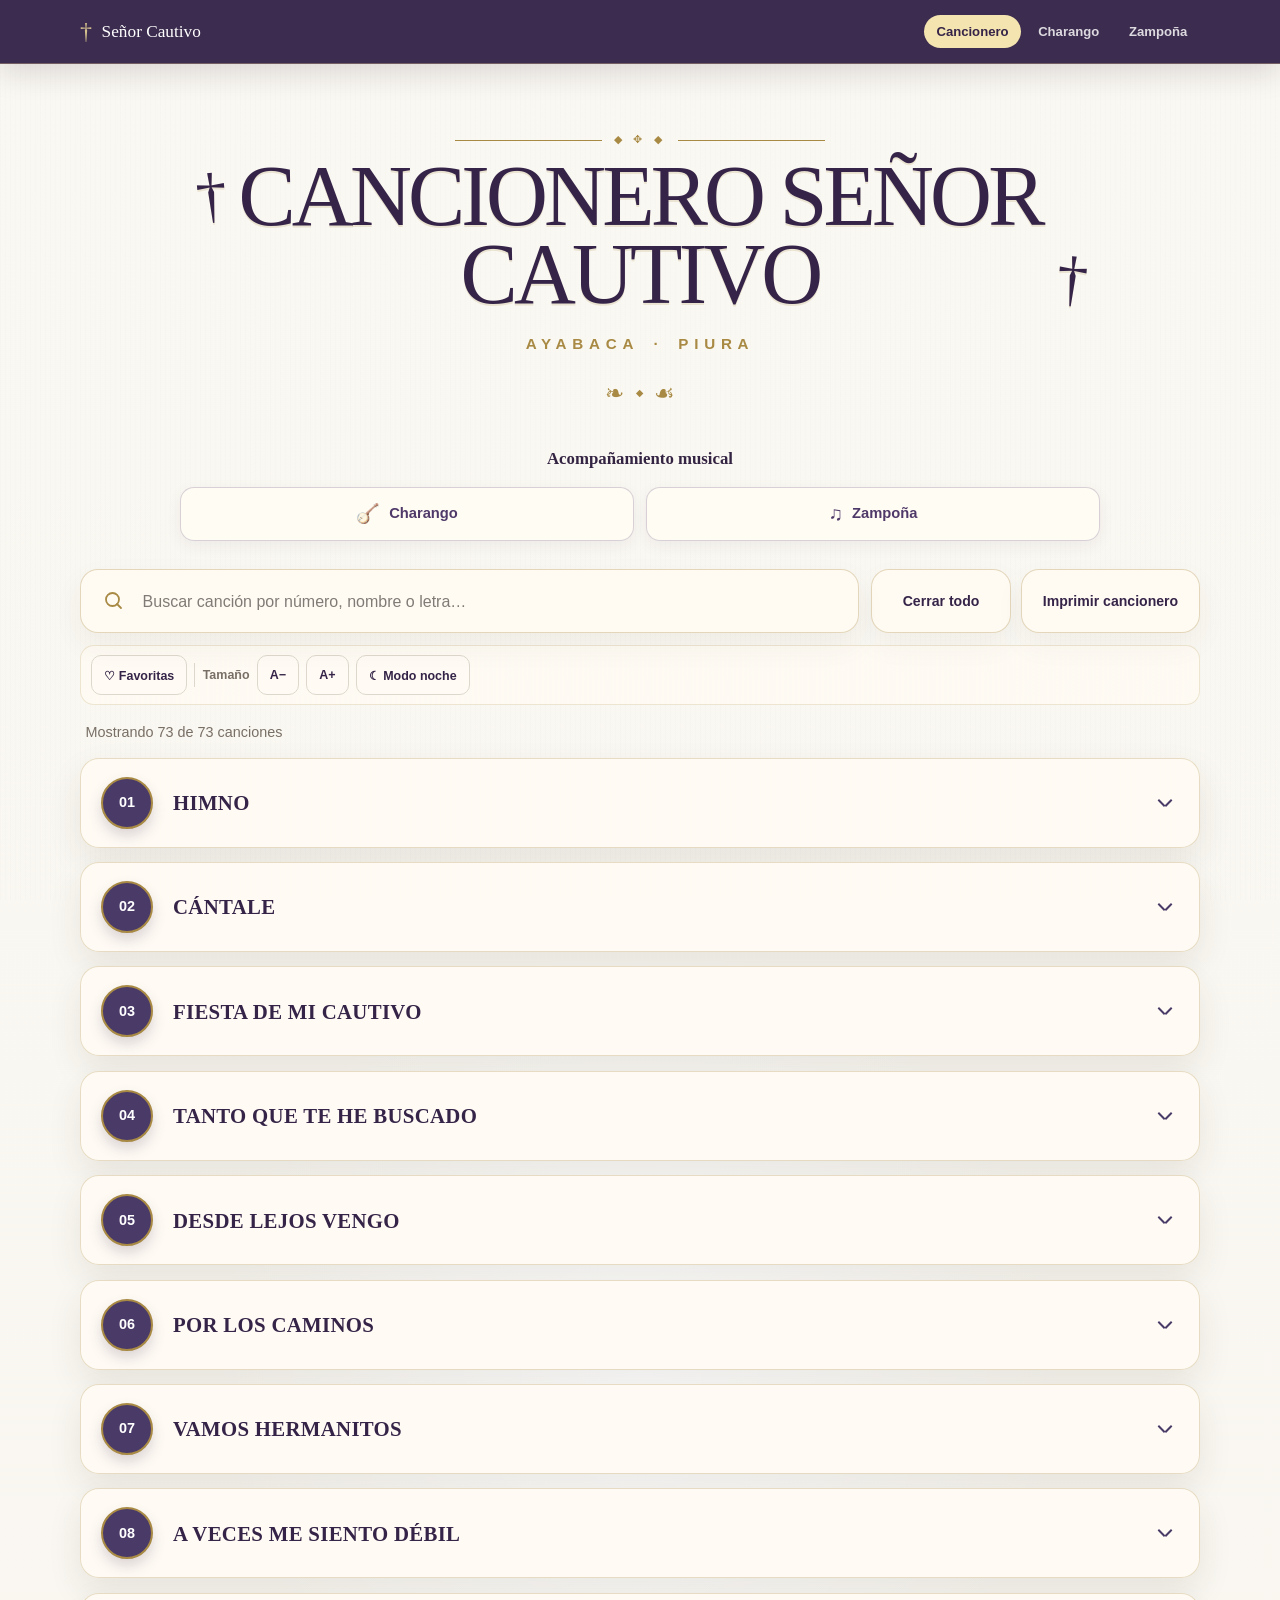
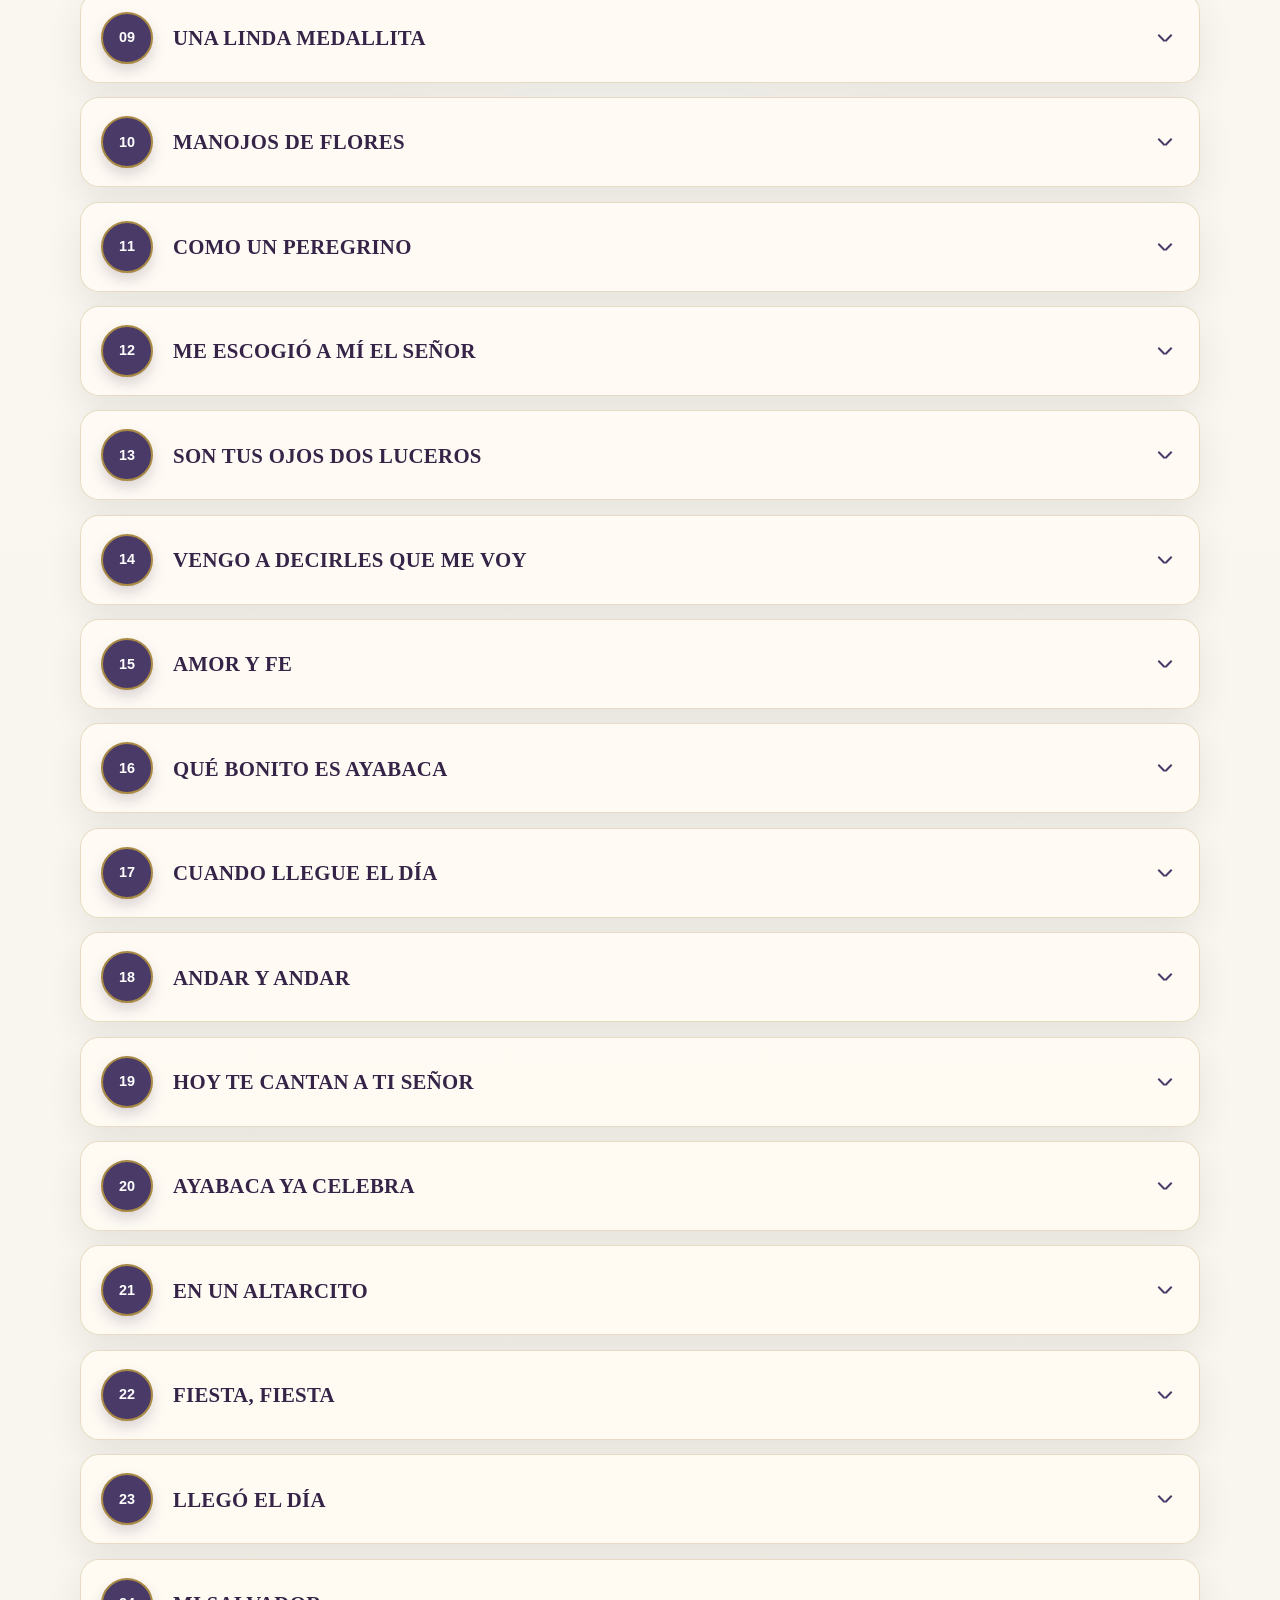
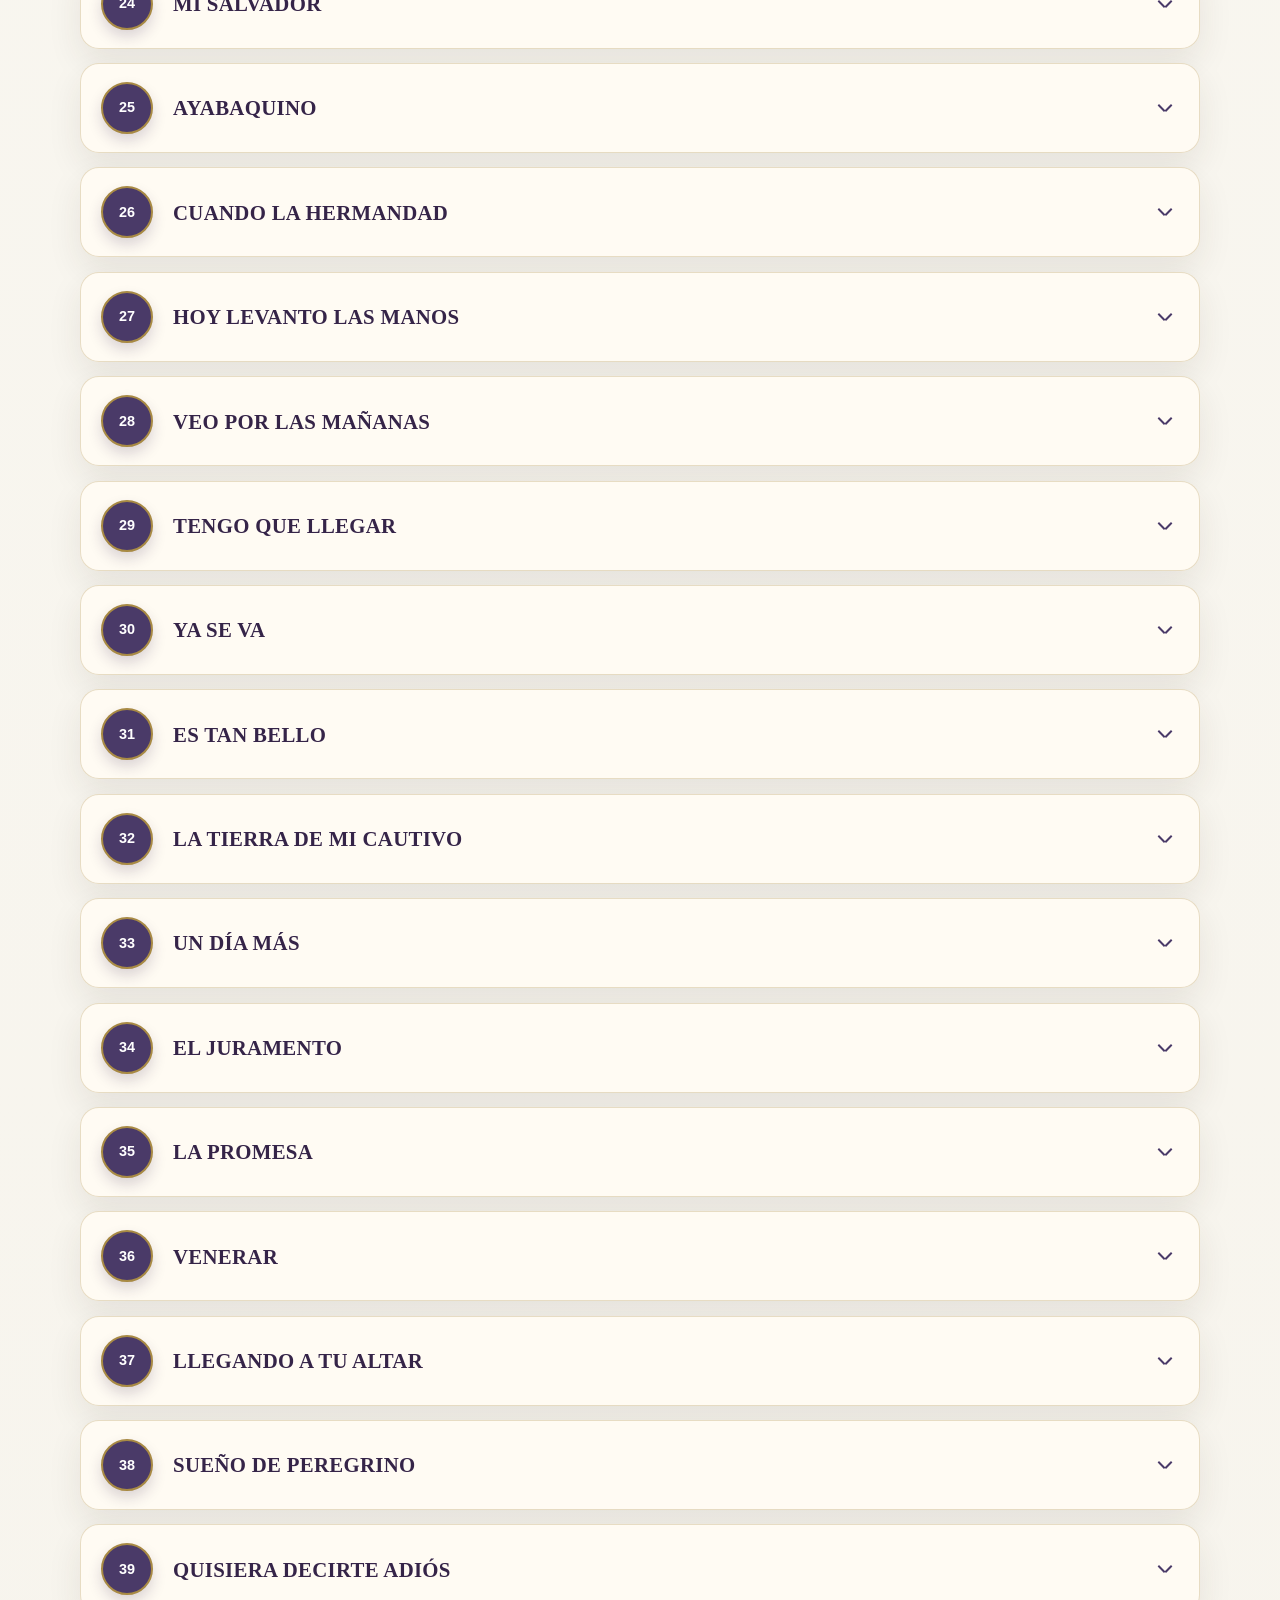
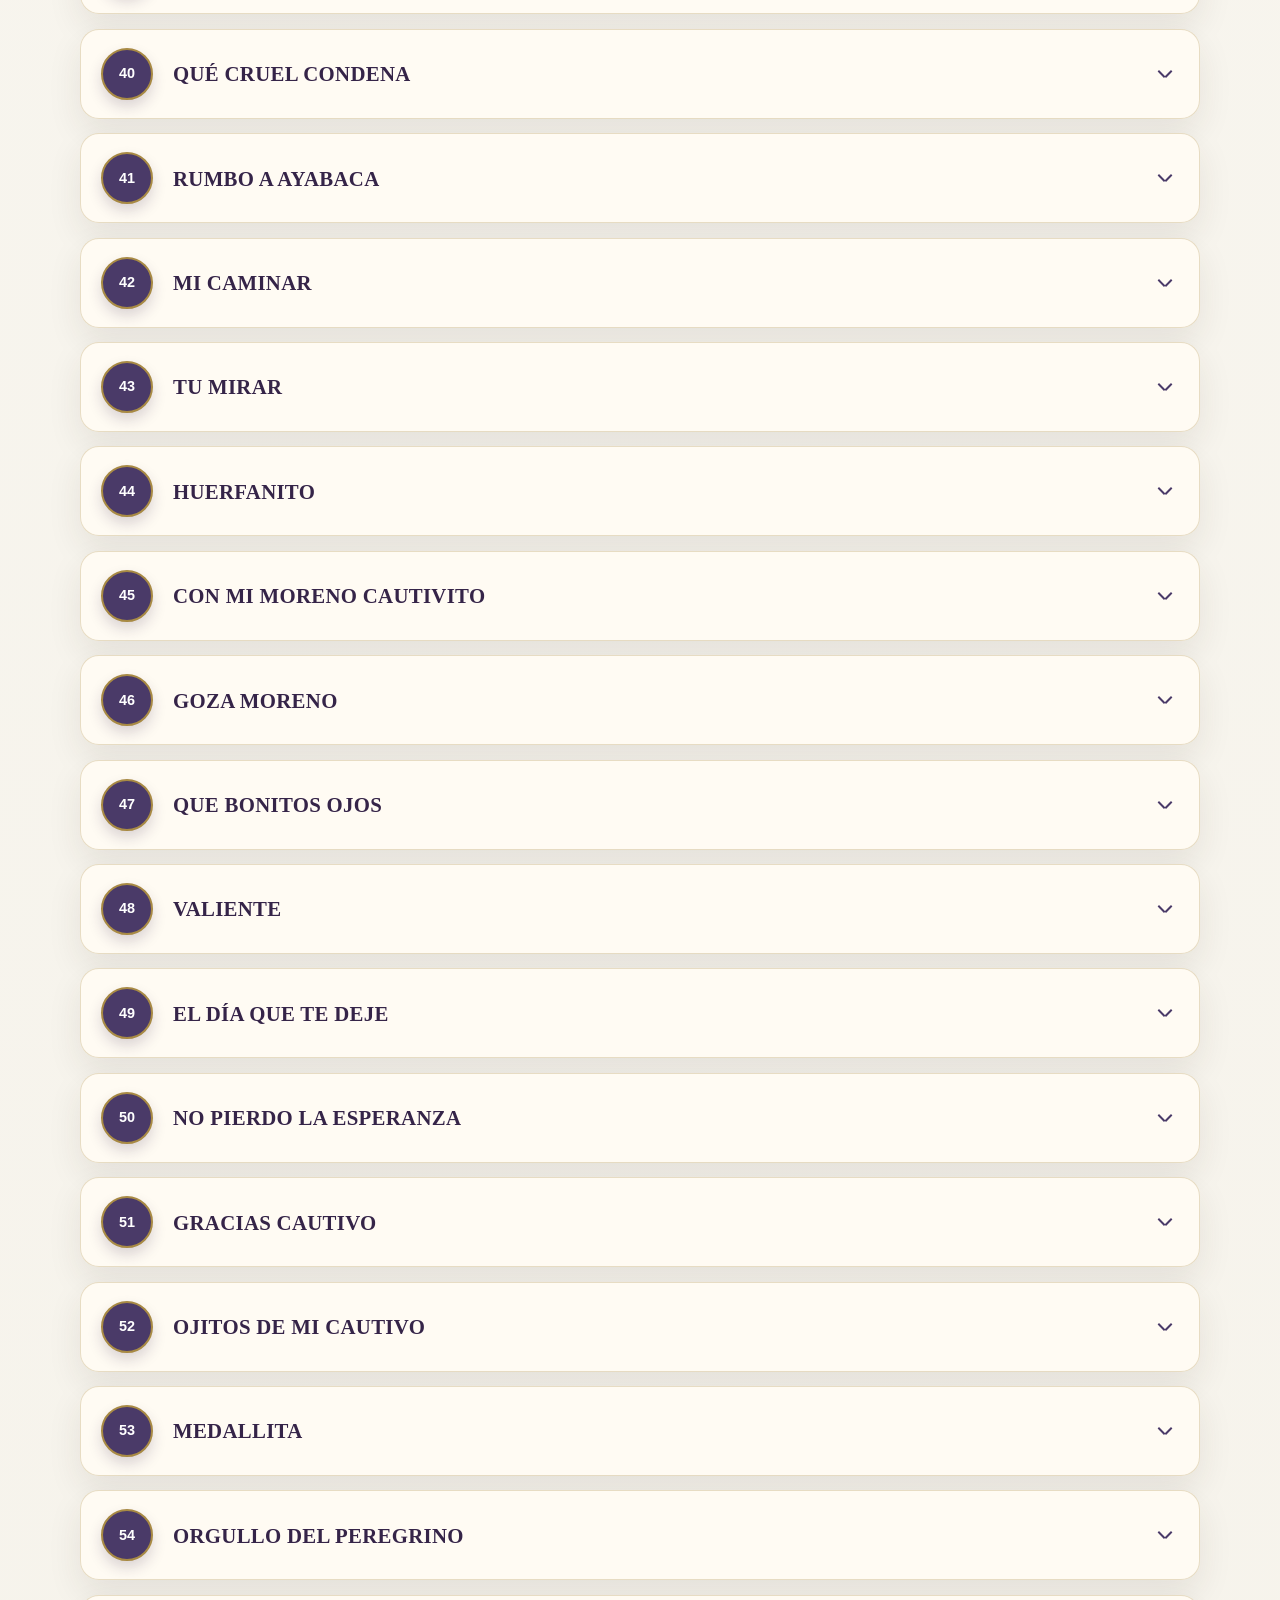
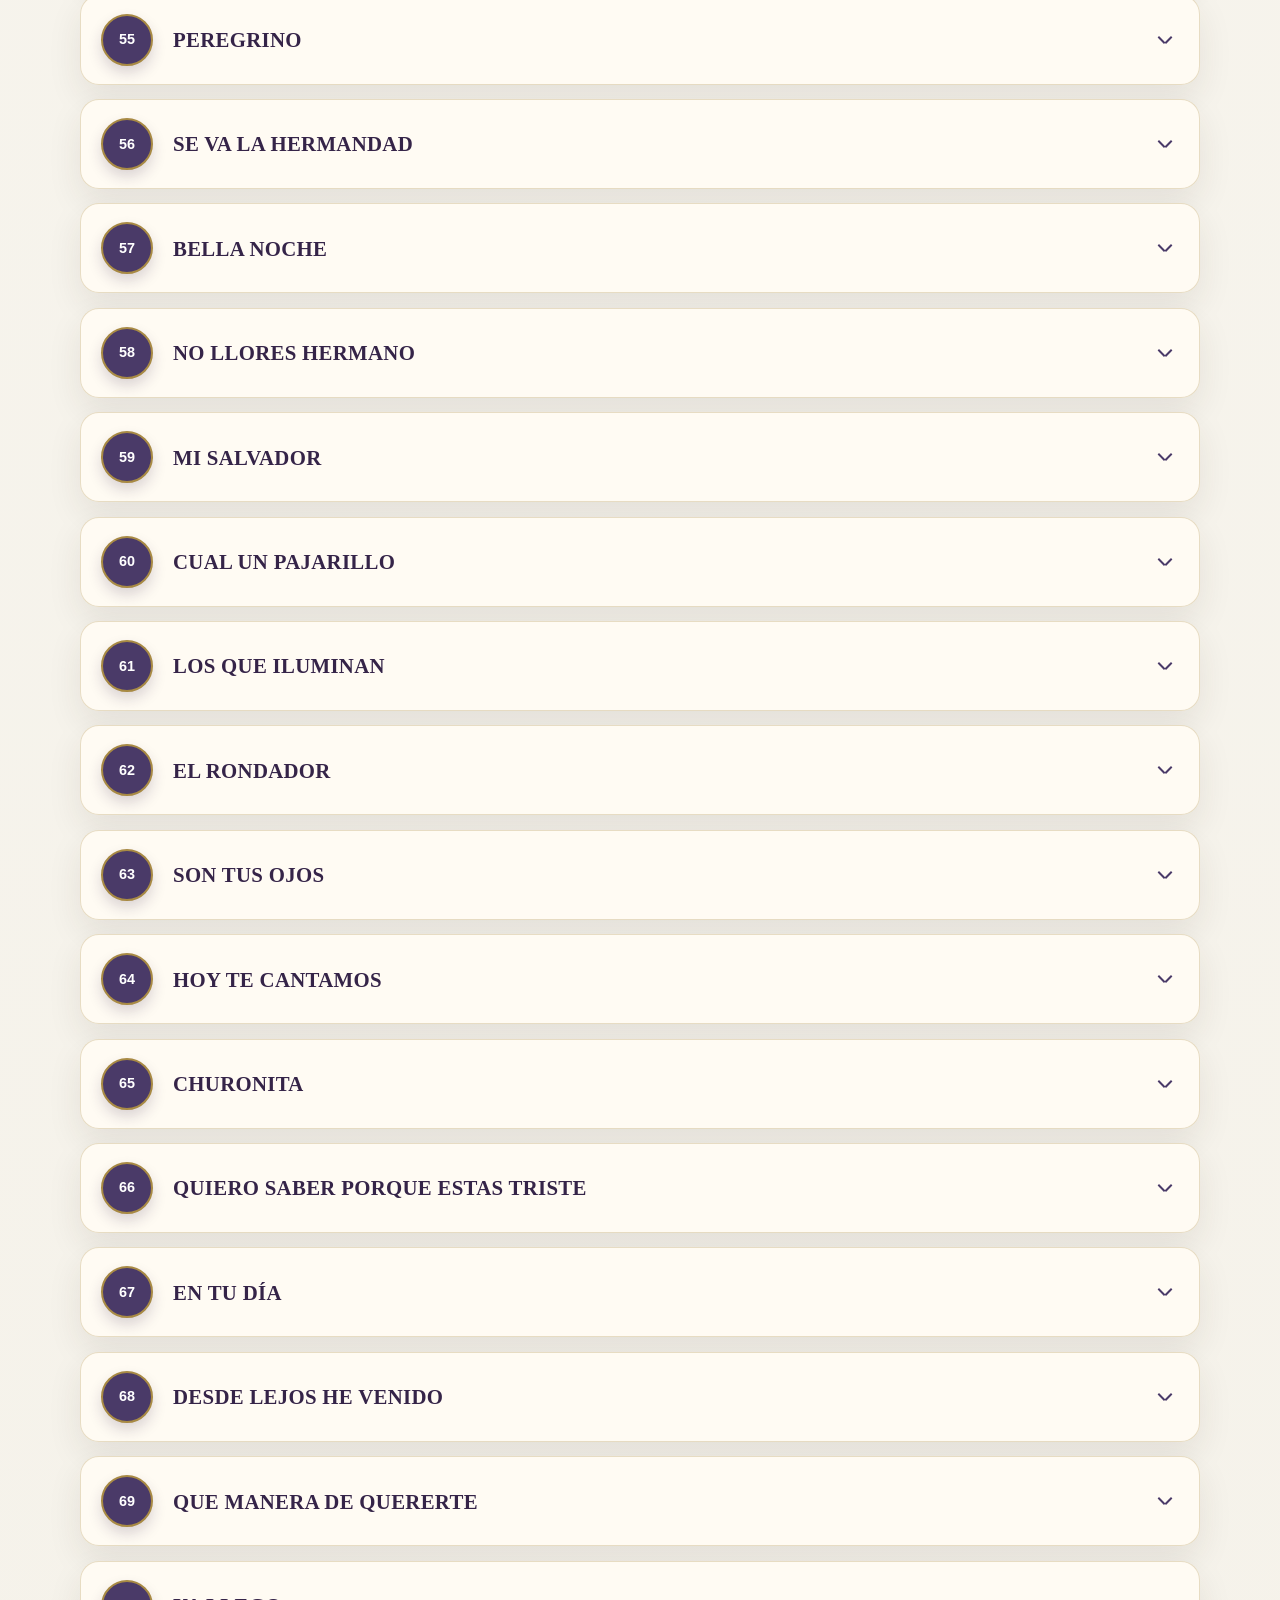
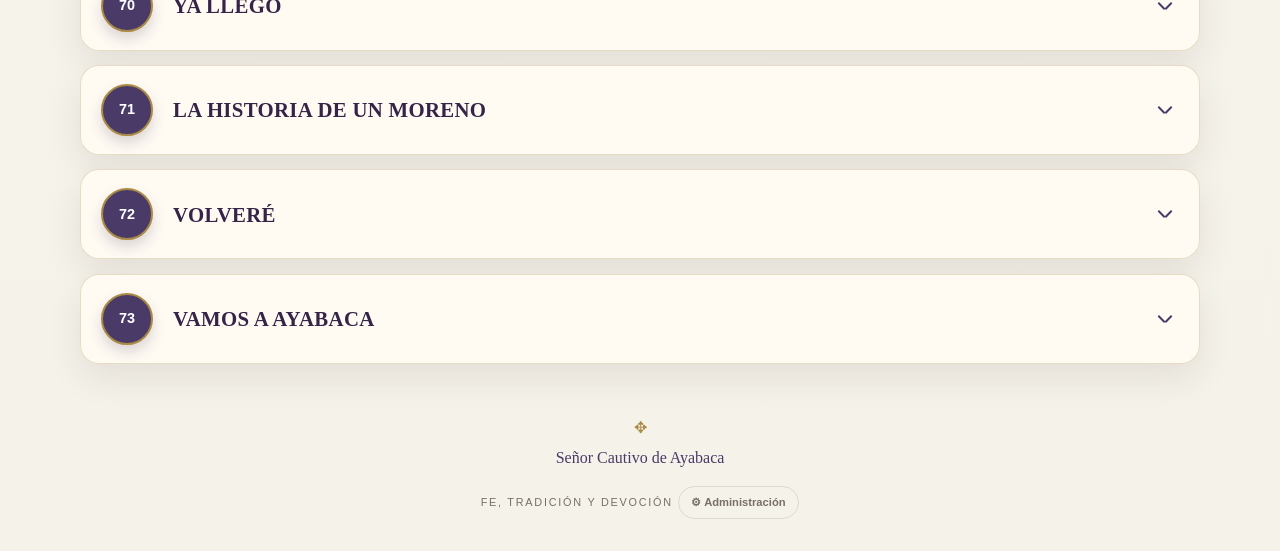
==== commit 75d4f61a: "Add files via upload" ====
--- a/index.html
+++ b/index.html
@@ -144,7 +144,7 @@
     aria-hidden="true"
   >
     <img
-      src="assets/santuario.webp"
+      src="assets/santuario-transparent.png"
       alt=""
     >
   </div>
@@ -155,7 +155,7 @@
     aria-hidden="true"
   >
     <img
-      src="assets/cautivo.webp"
+      src="assets/cautivo-transparent.png"
       alt=""
     >
   </div>
@@ -489,6 +489,8 @@
       Fe, tradición y devoción
     </small>
 
+    <a class="admin-entry" href="admin.html">⚙ Administración</a>
+
   </footer>
 
 
--- a/style.css
+++ b/style.css
@@ -795,3 +795,13 @@
 .reader-tools{display:flex;align-items:center;gap:.45rem;margin:.75rem 0 1rem;padding:.55rem .65rem;overflow-x:auto;color:var(--muted);background:rgba(255,251,244,.78);border:1px solid rgba(168,138,68,.2);border-radius:14px;font:700 .78rem Arial,sans-serif}.reader-tools button,.song__quick-button{flex:none;min-height:40px;padding:.5rem .75rem;color:var(--purple-dark);background:var(--paper);border:1px solid var(--border);border-radius:10px;cursor:pointer;font:700 .78rem Arial,sans-serif}.reader-tools button:hover,.reader-tools button[aria-pressed="true"],.song__quick-button:hover,.song__quick-button.is-active{color:#fff;background:var(--purple);border-color:var(--purple)}.reader-tools__divider{width:1px;height:24px;background:var(--border)}.reader-tools__label{white-space:nowrap}.song__quick-actions{display:flex;justify-content:flex-end;gap:.45rem;margin:0 0 1rem}.song{scroll-margin-top:78px}.song__lyrics{font-size:calc(1.05rem * var(--lyrics-scale))}
 :root[data-theme="dark"]{--ivory:#17131c;--paper:#231c29;--text:#f1ece6;--muted:#bbb0a7;--border:#4c4053;--purple:#a78bc6;--purple-dark:#f0dffc;--gold:#d6b86b;--gold-soft:#b89d58;--shadow:0 14px 35px rgba(0,0,0,.28)}:root[data-theme="dark"] body{background:linear-gradient(180deg,#17131c,#201925)}:root[data-theme="dark"] .song,:root[data-theme="dark"] .search input,:root[data-theme="dark"] .close-all,:root[data-theme="dark"] .reader-tools{background:rgba(35,28,41,.96)}:root[data-theme="dark"] .reader-tools button,:root[data-theme="dark"] .song__quick-button{color:#f1e7f7;background:#2d2434}:root[data-theme="dark"] .site-nav{background:rgba(24,15,31,.96)}
 @media(max-width:520px){.site-nav{min-height:58px;padding:.5rem .7rem}.site-nav__brand{font-size:.92rem}.site-nav__brand span{font-size:1.2rem}.site-nav__links{gap:.1rem}.site-nav__links a{padding:.45rem .5rem;font-size:.71rem}.site-nav__links a:first-child{display:none}.hero{padding:1.25rem .25rem .75rem}.hero h1{font-size:clamp(2rem,10vw,3rem);line-height:.96}.hero__bottom-ornament{margin-top:.65rem}.music-access{margin-bottom:14px!important}.music-access__title{margin-bottom:8px!important}.music-access__buttons{grid-template-columns:repeat(2,minmax(0,1fr))!important;gap:8px!important}.music-access__button{min-height:44px!important;padding:8px 10px!important;font-size:.78rem!important}.toolbar__actions{display:grid!important;grid-template-columns:1fr 1fr}.song__quick-actions{justify-content:stretch}.song__quick-button{flex:1}}
+
+/* Contraste completo e imágenes integradas */
+:root[data-theme="dark"] .song__lyrics,:root[data-theme="dark"] .song__stanza,:root[data-theme="dark"] .song__stanza span{color:#f5eee3!important}
+:root[data-theme="dark"] .song__direction,:root[data-theme="dark"] .song__repeat{color:#e6c878!important}
+:root[data-theme="dark"] .counter,:root[data-theme="dark"] .footer small,:root[data-theme="dark"] .footer p{color:#d4c9c0!important}
+:root[data-theme="dark"] .song__content-inner{border-color:rgba(214,184,107,.22)}
+.page-decoration img{filter:saturate(.92);mix-blend-mode:multiply}:root[data-theme="dark"] .page-decoration img{filter:saturate(.86) brightness(.68);opacity:.18;mix-blend-mode:normal}
+.admin-entry{display:inline-flex;margin-top:1rem;padding:.55rem .8rem;color:var(--muted);border:1px solid var(--border);border-radius:999px;text-decoration:none;font:700 .7rem Arial,sans-serif}.admin-entry:hover{color:var(--white);background:var(--purple)}
+.admin-hub-nav{position:sticky;top:0;z-index:20;display:flex;justify-content:center;gap:.45rem;padding:.65rem;background:var(--purple-dark);font:700 .78rem Arial,sans-serif}.admin-hub-nav a{padding:.55rem .75rem;color:#eee4f6;border-radius:999px;text-decoration:none}.admin-hub-nav a:hover,.admin-hub-nav a.is-active{color:#352448;background:#f4e4af}
+@media(max-width:520px){.page-decoration--left{display:none}.page-decoration--right{opacity:.35}.admin-hub-nav{justify-content:flex-start;overflow-x:auto}.admin-hub-nav a{flex:none}}
